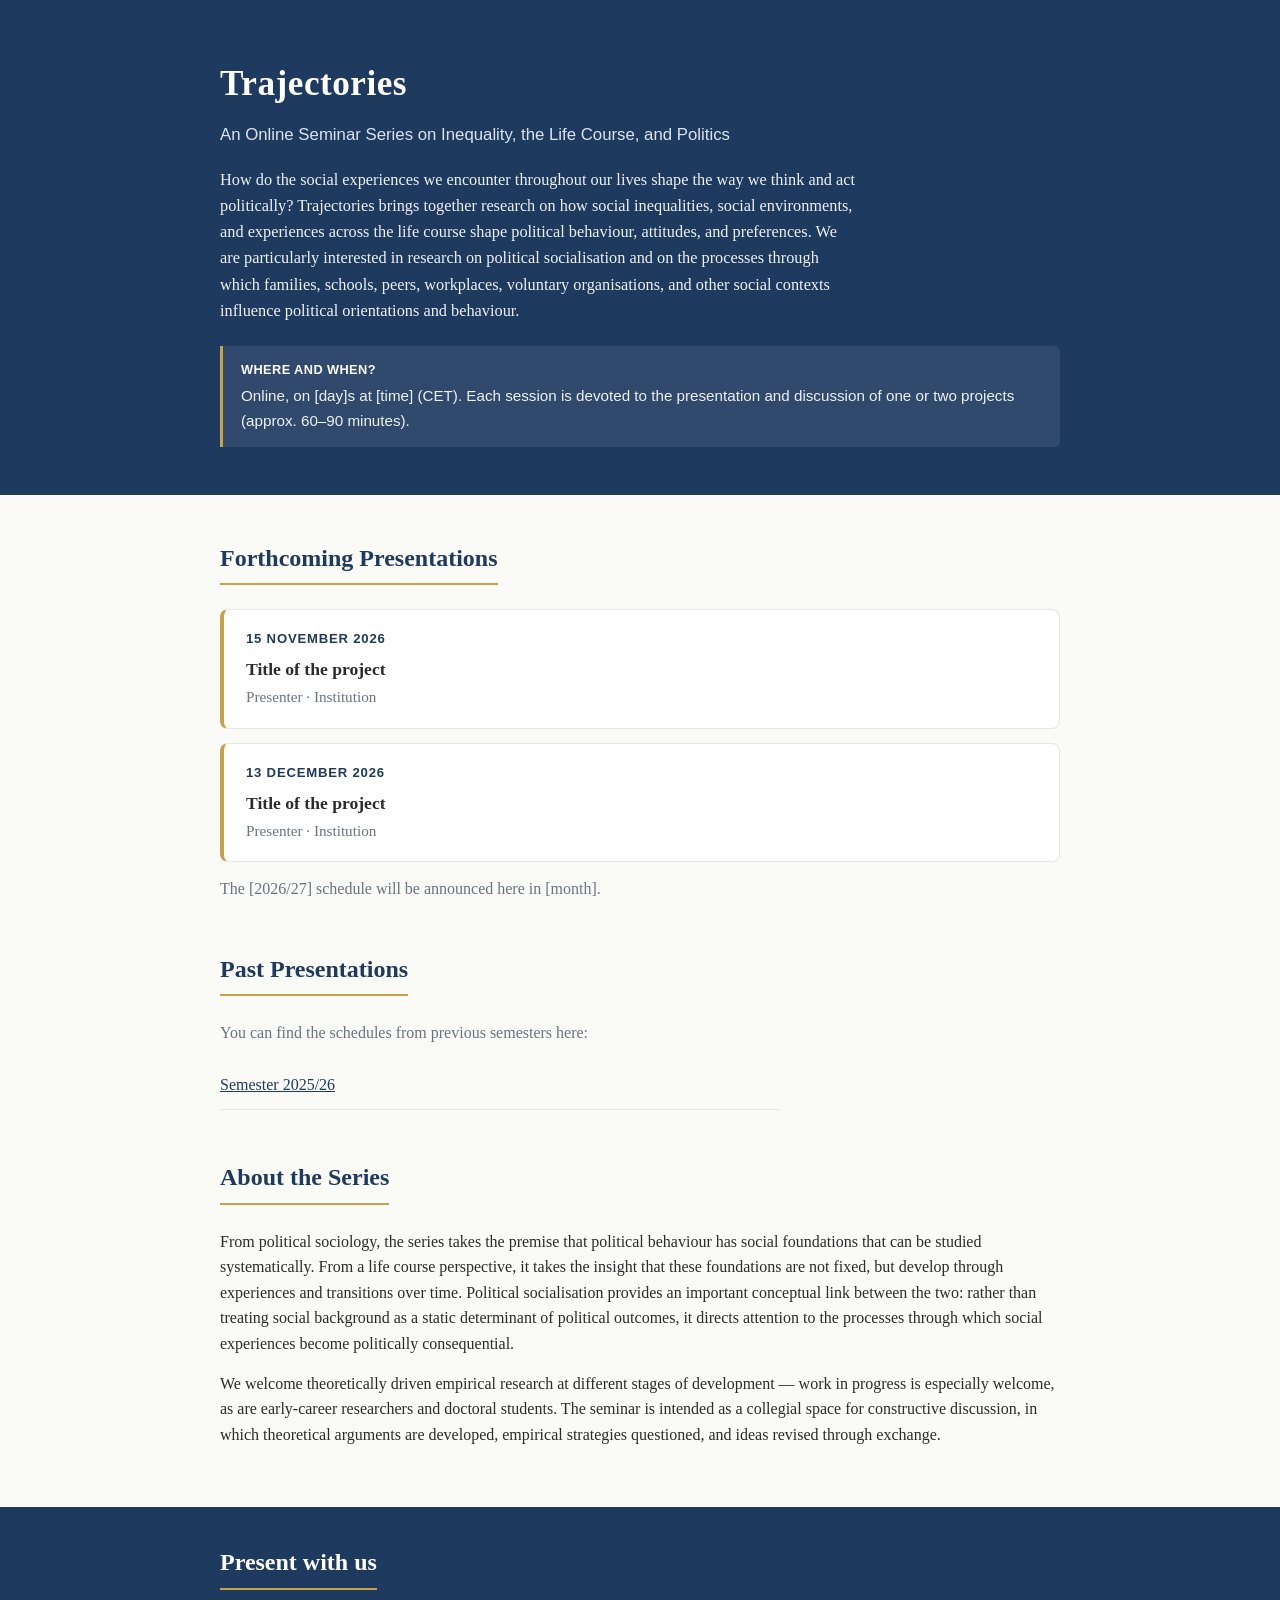
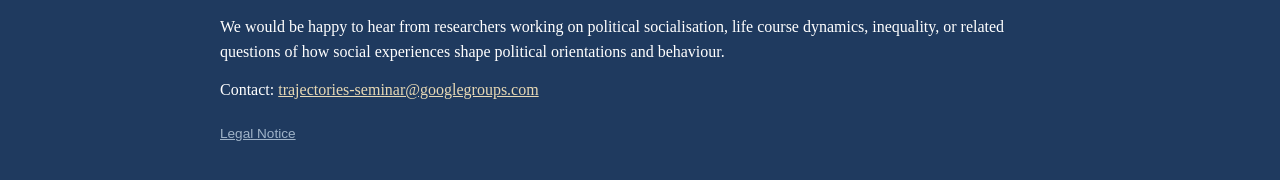
==== index.html @ 0d0a377c "Rename index(2).html to index.html" ====
<!DOCTYPE html>
<html lang="en">
<head>
  <meta charset="UTF-8">
  <meta name="viewport" content="width=device-width, initial-scale=1.0">
  <title>Trajectories — An Online Seminar Series on Inequality, the Life Course, and Politics</title>
  <meta name="description" content="Trajectories is an online seminar series on how social inequalities and life-course experiences shape political behaviour, attitudes, and preferences.">
  <style>
    :root{
      --navy:#1f3a5f; --accent:#c8a24a; --bg:#fafaf7; --card:#ffffff;
      --text:#2b2b2b; --muted:#6b7280; --border:#e5e7eb;
    }
    *{box-sizing:border-box;margin:0;padding:0}
    body{font-family:Georgia,"Times New Roman",serif;color:var(--text);background:var(--bg);line-height:1.6}
    .wrap{max-width:880px;margin:0 auto;padding:0 20px}
    header{background:var(--navy);color:#fff;padding:56px 0 48px}
    header h1{font-size:2.2rem;letter-spacing:.5px}
    header .tagline{margin-top:10px;color:#dbe4f0;font-size:1.05rem;font-family:Helvetica,Arial,sans-serif}
    header .intro{margin-top:18px;color:#eef2f7;font-size:1.02rem;max-width:640px}
    .meta{margin-top:22px;background:rgba(255,255,255,.08);border-left:3px solid var(--accent);padding:14px 18px;border-radius:0 6px 6px 0;font-family:Helvetica,Arial,sans-serif;font-size:.95rem;color:#eef2f7}
    .meta strong{color:#fff;letter-spacing:.4px;text-transform:uppercase;font-size:.8rem;display:block;margin-bottom:4px}
    main section{padding:44px 0 4px}
    h2{font-size:1.5rem;color:var(--navy);border-bottom:2px solid var(--accent);display:inline-block;padding-bottom:6px;margin-bottom:24px}
    .talk{background:var(--card);border:1px solid var(--border);border-left:4px solid var(--accent);border-radius:8px;padding:18px 22px;margin-bottom:14px}
    .talk .date{font-family:Helvetica,Arial,sans-serif;font-size:.82rem;font-weight:bold;color:var(--navy);text-transform:uppercase;letter-spacing:.8px}
    .talk h3{font-size:1.1rem;margin:6px 0 2px}
    .talk .speaker{color:var(--muted);font-size:.95rem}
    #past ul{list-style:none;max-width:560px}
    #past li{padding:12px 0;border-bottom:1px solid var(--border)}
    #past a{color:var(--navy)}
    #past a:hover{color:var(--accent)}
    #past .note{margin-bottom:14px;color:var(--muted)}
    footer{background:var(--navy);color:#fff;margin-top:56px;padding:36px 0}
    footer h2{color:#fff;border-color:var(--accent)}
    footer a{color:#e8d9b5}
  </style>
</head>
<body>
  <header>
    <div class="wrap">
      <h1>Trajectories</h1>
      <!-- Subtitle -->
      <p class="tagline">An Online Seminar Series on Inequality, the Life Course, and Politics</p>
      <!-- Short abstract (from the abstract's section B) -->
      <p class="intro">How do the social experiences we encounter throughout our lives shape the way we think and act politically? Trajectories brings together research on how social inequalities, social environments, and experiences across the life course shape political behaviour, attitudes, and preferences. We are particularly interested in research on political socialisation and on the processes through which families, schools, peers, workplaces, voluntary organisations, and other social contexts influence political orientations and behaviour.</p>
      <!-- WHERE & WHEN — REPLACE day/time/link once fixed -->
      <div class="meta">
        <strong>Where and when?</strong>
        <!-- REPLACE -->
        Online, on [day]s at [time] (CET). Each session is devoted to the presentation and discussion of one or two projects (approx. 60–90 minutes).
      </div>
    </div>
  </header>
  <main class="wrap">
    <section id="upcoming">
      <h2>Forthcoming Presentations</h2>
      <!-- NEW TALK: copy this whole <article> block and adapt date, title and speaker -->
      <article class="talk">
        <div class="date">15 November 2026</div>
        <h3>Title of the project</h3>
        <div class="speaker">Presenter · Institution</div>
      </article>
      <article class="talk">
        <div class="date">13 December 2026</div>
        <h3>Title of the project</h3>
        <div class="speaker">Presenter · Institution</div>
      </article>
      <!-- REMOVE once a date is announced: -->
      <p style="margin-top:14px;color:var(--muted)">The [2026/27] schedule will be announced here in [month].</p>
    </section>

    <section id="past">
      <h2>Past Presentations</h2>
      <p class="note">You can find the schedules from previous semesters here:</p>
      <!-- REPLACE/REMOVE: keep one <li> per past semester, link to a page with the full schedule -->
      <ul>
        <li><a href="#">Semester 2025/26</a></li>
        <!-- <li><a href="#">Semester 2024/25</a></li> -->
      </ul>
    </section>

    <section id="about">
      <h2>About the Series</h2>
      <!-- From the abstract (substantive version, condensed) -->
      <p>From political sociology, the series takes the premise that political behaviour has social foundations that can be studied systematically. From a life course perspective, it takes the insight that these foundations are not fixed, but develop through experiences and transitions over time. Political socialisation provides an important conceptual link between the two: rather than treating social background as a static determinant of political outcomes, it directs attention to the processes through which social experiences become politically consequential.</p>
      <p style="margin-top:14px">We welcome theoretically driven empirical research at different stages of development — work in progress is especially welcome, as are early-career researchers and doctoral students. The seminar is intended as a collegial space for constructive discussion, in which theoretical arguments are developed, empirical strategies questioned, and ideas revised through exchange.</p>
    </section>
  </main>
  <footer>
    <div class="wrap">
      <h2>Present with us</h2>
      <p>We would be happy to hear from researchers working on political socialisation, life course dynamics, inequality, or related questions of how social experiences shape political orientations and behaviour.</p>
      <p style="margin-top:12px">Contact: <a href="mailto:trajectories-seminar@googlegroups.com">trajectories-seminar@googlegroups.com</a></p>
      <p style="margin-top:20px;font-size:.85rem;font-family:Helvetica,Arial,sans-serif;color:#9fb3c8"><a href="legal.html" style="color:#9fb3c8">Legal Notice</a></p>
    </div>
  </footer>
</body>
</html>
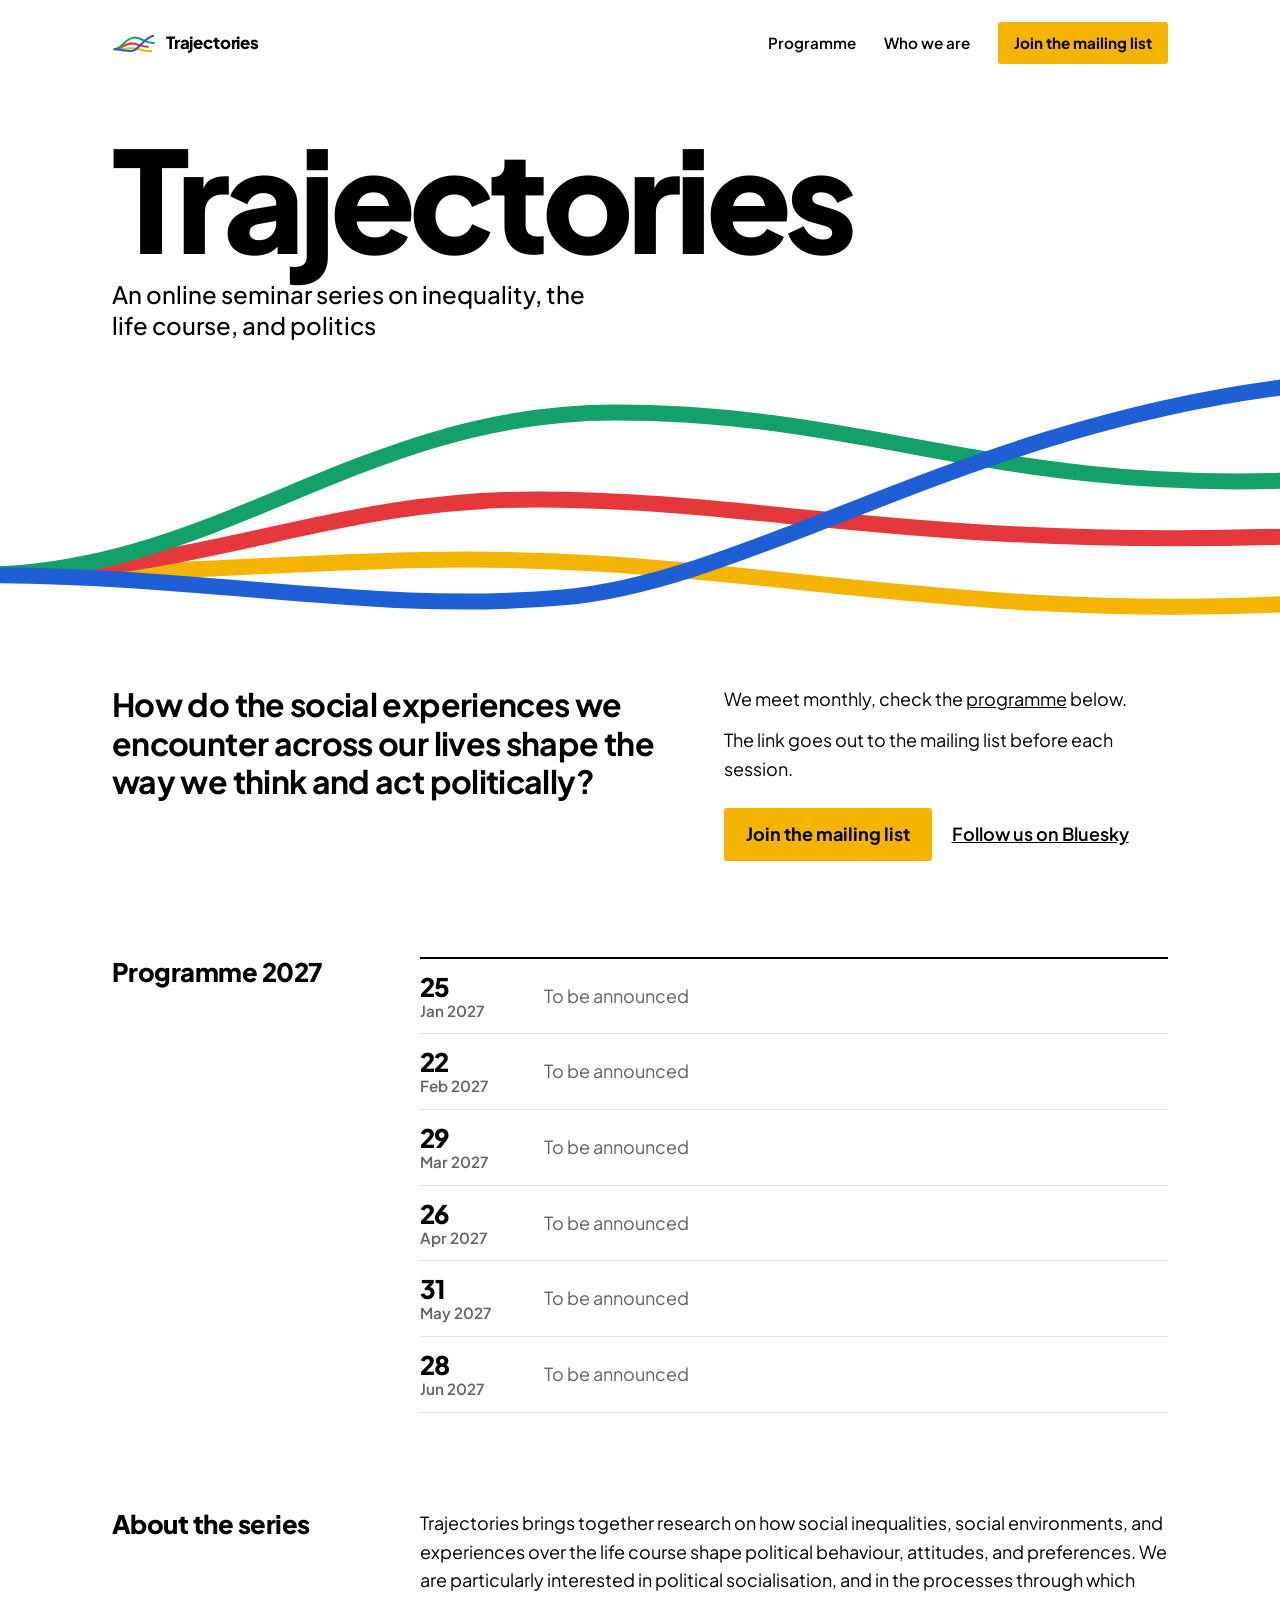
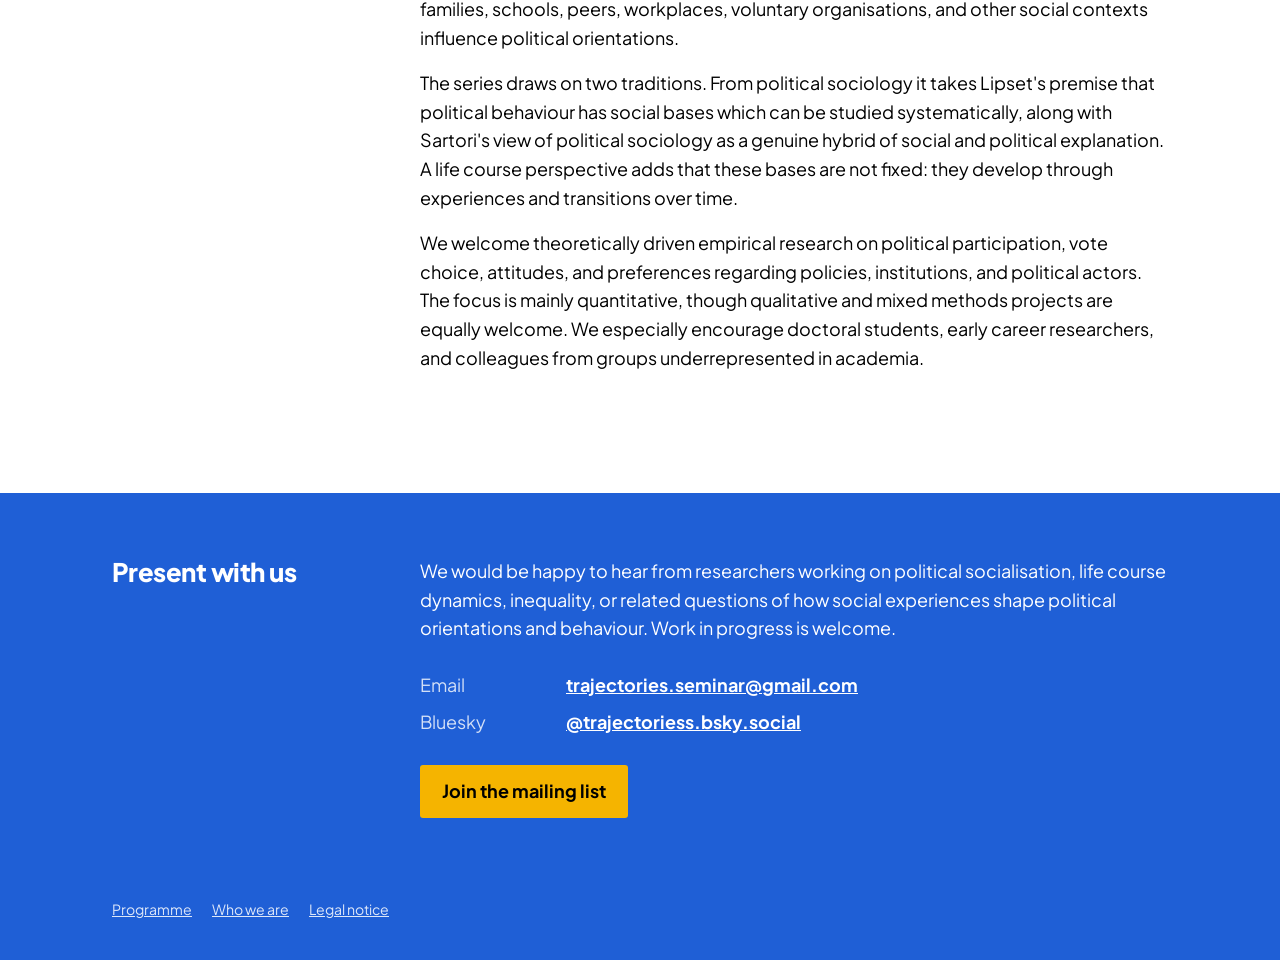
==== commit 1d60eb3d: "Add files via upload" ====
--- a/index.html
+++ b/index.html
@@ -1,98 +1,100 @@
 <!DOCTYPE html>
-<html lang="en">
+<html lang="en-GB">
 <head>
   <meta charset="UTF-8">
   <meta name="viewport" content="width=device-width, initial-scale=1.0">
-  <title>Trajectories — An Online Seminar Series on Inequality, the Life Course, and Politics</title>
-  <meta name="description" content="Trajectories is an online seminar series on how social inequalities and life-course experiences shape political behaviour, attitudes, and preferences.">
-  <style>
-    :root{
-      --navy:#1f3a5f; --accent:#c8a24a; --bg:#fafaf7; --card:#ffffff;
-      --text:#2b2b2b; --muted:#6b7280; --border:#e5e7eb;
-    }
-    *{box-sizing:border-box;margin:0;padding:0}
-    body{font-family:Georgia,"Times New Roman",serif;color:var(--text);background:var(--bg);line-height:1.6}
-    .wrap{max-width:880px;margin:0 auto;padding:0 20px}
-    header{background:var(--navy);color:#fff;padding:56px 0 48px}
-    header h1{font-size:2.2rem;letter-spacing:.5px}
-    header .tagline{margin-top:10px;color:#dbe4f0;font-size:1.05rem;font-family:Helvetica,Arial,sans-serif}
-    header .intro{margin-top:18px;color:#eef2f7;font-size:1.02rem;max-width:640px}
-    .meta{margin-top:22px;background:rgba(255,255,255,.08);border-left:3px solid var(--accent);padding:14px 18px;border-radius:0 6px 6px 0;font-family:Helvetica,Arial,sans-serif;font-size:.95rem;color:#eef2f7}
-    .meta strong{color:#fff;letter-spacing:.4px;text-transform:uppercase;font-size:.8rem;display:block;margin-bottom:4px}
-    main section{padding:44px 0 4px}
-    h2{font-size:1.5rem;color:var(--navy);border-bottom:2px solid var(--accent);display:inline-block;padding-bottom:6px;margin-bottom:24px}
-    .talk{background:var(--card);border:1px solid var(--border);border-left:4px solid var(--accent);border-radius:8px;padding:18px 22px;margin-bottom:14px}
-    .talk .date{font-family:Helvetica,Arial,sans-serif;font-size:.82rem;font-weight:bold;color:var(--navy);text-transform:uppercase;letter-spacing:.8px}
-    .talk h3{font-size:1.1rem;margin:6px 0 2px}
-    .talk .speaker{color:var(--muted);font-size:.95rem}
-    #past ul{list-style:none;max-width:560px}
-    #past li{padding:12px 0;border-bottom:1px solid var(--border)}
-    #past a{color:var(--navy)}
-    #past a:hover{color:var(--accent)}
-    #past .note{margin-bottom:14px;color:var(--muted)}
-    footer{background:var(--navy);color:#fff;margin-top:56px;padding:36px 0}
-    footer h2{color:#fff;border-color:var(--accent)}
-    footer a{color:#e8d9b5}
-  </style>
+  <title>Trajectories | An Online Seminar Series on Inequality, the Life Course, and Politics</title>
+  <meta name="description" content="Trajectories is a monthly online seminar series on how social inequalities and experiences across the life course shape political behaviour, attitudes, and preferences.">
+  <link rel="icon" type="image/svg+xml" href="logo.svg">
+  <link rel="preconnect" href="https://fonts.googleapis.com">
+  <link rel="preconnect" href="https://fonts.gstatic.com" crossorigin>
+  <link href="https://fonts.googleapis.com/css2?family=Plus+Jakarta+Sans:wght@400;500;600;700;800&display=swap" rel="stylesheet">
+  <link rel="stylesheet" href="style.css">
 </head>
 <body>
-  <header>
+  <div class="bar">
+    <div class="wrap">
+      <a class="mark" href="index.html"><svg viewBox="0 0 240 120" aria-hidden="true"><path class="l-gold" d="M14 94 C60 94 92 84 128 90 S188 108 214 104"/><path class="l-red" d="M14 94 C52 94 72 62 108 62 S156 82 196 80"/><path class="l-green" d="M14 94 C54 94 74 30 122 30 S178 62 228 60"/><path class="l-blue" d="M14 94 C54 94 76 108 112 102 S172 32 226 20"/></svg>Trajectories</a>
+      <nav>
+        <a class="hide-s" href="index.html#programme">Programme</a>
+        <a href="about.html">Who we are</a>
+        <a class="join" href="https://forms.gle/ykmVEqkMAmxYS43w5" target="_blank" rel="noopener">Join the mailing list</a>
+      </nav>
+    </div>
+  </div>
+
+  <header class="hero">
     <div class="wrap">
       <h1>Trajectories</h1>
-      <!-- Subtitle -->
-      <p class="tagline">An Online Seminar Series on Inequality, the Life Course, and Politics</p>
-      <!-- Short abstract (from the abstract's section B) -->
-      <p class="intro">How do the social experiences we encounter throughout our lives shape the way we think and act politically? Trajectories brings together research on how social inequalities, social environments, and experiences across the life course shape political behaviour, attitudes, and preferences. We are particularly interested in research on political socialisation and on the processes through which families, schools, peers, workplaces, voluntary organisations, and other social contexts influence political orientations and behaviour.</p>
-      <!-- WHERE & WHEN — REPLACE day/time/link once fixed -->
-      <div class="meta">
-        <strong>Where and when?</strong>
-        <!-- REPLACE -->
-        Online, on [day]s at [time] (CET). Each session is devoted to the presentation and discussion of one or two projects (approx. 60–90 minutes).
+      <p class="sub">An online seminar series on inequality, the life course, and politics</p>
+    </div>
+    <!-- The four lines: one origin, four paths. Colours come from style.css -->
+    <svg class="lines" viewBox="0 0 1000 200" preserveAspectRatio="none" aria-hidden="true">
+      <path class="l-gold" d="M-20 150 C180 150 300 132 470 142 S800 182 1020 170"/>
+      <path class="l-red" d="M-20 150 C160 150 250 96 420 96 S720 132 1020 122"/>
+      <path class="l-green" d="M-20 150 C170 150 280 34 480 34 S780 92 1020 82"/>
+      <path class="l-blue" d="M-20 150 C170 150 290 178 440 166 S760 40 1020 14"/>
+    </svg>
+    <div class="wrap lede">
+      <p class="question">How do the social experiences we encounter across our lives shape the way we think and act politically?</p>
+      <div class="practical">
+        <!-- EDIT: practical details -->
+        <p>We meet monthly, check the <a href="#programme">programme</a> below.</p>
+        <p>The link goes out to the mailing list before each session.</p>
+        <div class="actions">
+          <a class="join" href="https://forms.gle/ykmVEqkMAmxYS43w5" target="_blank" rel="noopener">Join the mailing list</a>
+          <a href="https://bsky.app/profile/trajectoriess.bsky.social" target="_blank" rel="noopener">Follow us on Bluesky</a>
+        </div>
       </div>
     </div>
   </header>
-  <main class="wrap">
-    <section id="upcoming">
-      <h2>Forthcoming Presentations</h2>
-      <!-- NEW TALK: copy this whole <article> block and adapt date, title and speaker -->
-      <article class="talk">
-        <div class="date">15 November 2026</div>
-        <h3>Title of the project</h3>
-        <div class="speaker">Presenter · Institution</div>
-      </article>
-      <article class="talk">
-        <div class="date">13 December 2026</div>
-        <h3>Title of the project</h3>
-        <div class="speaker">Presenter · Institution</div>
-      </article>
-      <!-- REMOVE once a date is announced: -->
-      <p style="margin-top:14px;color:var(--muted)">The [2026/27] schedule will be announced here in [month].</p>
+
+  <main>
+    <section class="block" id="programme">
+      <div class="wrap">
+        <h2>Programme 2027</h2>
+        <div>
+          <!-- Sessions are listed in sessions.js: edit that file, not this one. -->
+          <ul class="programme" id="sessions-upcoming"></ul>
+          <noscript><p class="note">Please enable JavaScript to see the programme.</p></noscript>
+        </div>
+      </div>
     </section>
 
-    <section id="past">
-      <h2>Past Presentations</h2>
-      <p class="note">You can find the schedules from previous semesters here:</p>
-      <!-- REPLACE/REMOVE: keep one <li> per past semester, link to a page with the full schedule -->
-      <ul>
-        <li><a href="#">Semester 2025/26</a></li>
-        <!-- <li><a href="#">Semester 2024/25</a></li> -->
-      </ul>
+    <section class="block" id="past" hidden>
+      <div class="wrap">
+        <h2>Past sessions</h2>
+        <ul class="programme" id="sessions-past"></ul>
+      </div>
     </section>
 
-    <section id="about">
-      <h2>About the Series</h2>
-      <!-- From the abstract (substantive version, condensed) -->
-      <p>From political sociology, the series takes the premise that political behaviour has social foundations that can be studied systematically. From a life course perspective, it takes the insight that these foundations are not fixed, but develop through experiences and transitions over time. Political socialisation provides an important conceptual link between the two: rather than treating social background as a static determinant of political outcomes, it directs attention to the processes through which social experiences become politically consequential.</p>
-      <p style="margin-top:14px">We welcome theoretically driven empirical research at different stages of development — work in progress is especially welcome, as are early-career researchers and doctoral students. The seminar is intended as a collegial space for constructive discussion, in which theoretical arguments are developed, empirical strategies questioned, and ideas revised through exchange.</p>
+    <section class="block">
+      <div class="wrap">
+        <h2>About the series</h2>
+        <div class="prose">
+          <p>Trajectories brings together research on how social inequalities, social environments, and experiences over the life course shape political behaviour, attitudes, and preferences. We are particularly interested in political socialisation, and in the processes through which families, schools, peers, workplaces, voluntary organisations, and other social contexts influence political orientations.</p>
+          <p>The series draws on two traditions. From political sociology it takes Lipset's premise that political behaviour has social bases which can be studied systematically, along with Sartori's view of political sociology as a genuine hybrid of social and political explanation. A life course perspective adds that these bases are not fixed: they develop through experiences and transitions over time.</p>
+          <p>We welcome theoretically driven empirical research on political participation, vote choice, attitudes, and preferences regarding policies, institutions, and political actors. The focus is mainly quantitative, though qualitative and mixed methods projects are equally welcome. We especially encourage doctoral students, early career researchers, and colleagues from groups underrepresented in academia.</p>
+        </div>
+      </div>
     </section>
   </main>
+
   <footer>
     <div class="wrap">
       <h2>Present with us</h2>
-      <p>We would be happy to hear from researchers working on political socialisation, life course dynamics, inequality, or related questions of how social experiences shape political orientations and behaviour.</p>
-      <p style="margin-top:12px">Contact: <a href="mailto:trajectories-seminar@googlegroups.com">trajectories-seminar@googlegroups.com</a></p>
-      <p style="margin-top:20px;font-size:.85rem;font-family:Helvetica,Arial,sans-serif;color:#9fb3c8"><a href="legal.html" style="color:#9fb3c8">Legal Notice</a></p>
+      <div class="prose">
+        <p>We would be happy to hear from researchers working on political socialisation, life course dynamics, inequality, or related questions of how social experiences shape political orientations and behaviour. Work in progress is welcome.</p>
+        <dl>
+          <dt>Email</dt><dd><a href="mailto:trajectories.seminar@gmail.com">trajectories.seminar@gmail.com</a></dd>
+          <dt>Bluesky</dt><dd><a href="https://bsky.app/profile/trajectoriess.bsky.social" target="_blank" rel="noopener">@trajectoriess.bsky.social</a></dd>
+        </dl>
+        <a class="join" href="https://forms.gle/ykmVEqkMAmxYS43w5" target="_blank" rel="noopener">Join the mailing list</a>
+      </div>
+      <p class="legal"><a href="index.html">Programme</a><a href="about.html">Who we are</a><a href="legal.html">Legal notice</a></p>
     </div>
   </footer>
+  <script src="sessions.js"></script>
+  <script>renderSessionLists();</script>
 </body>
 </html>
--- a/style.css
+++ b/style.css
@@ -0,0 +1,125 @@
+/* =========================================================
+   Trajectories: shared stylesheet
+   Palette and font are set once here. To change colours,
+   edit the four --c-* values; logo and lines follow them.
+   ========================================================= */
+:root{
+  /* Palette (provisional) */
+  --c-gold:#F5B400;
+  --c-red:#E5383B;
+  --c-blue:#1F5FD6;
+  --c-green:#14A06B;
+
+  --ink:#000;
+  --grey:#5F6368;
+  --rule:#E3E3E3;
+  --paper:#FFF;
+
+  /* Font (provisional) */
+  --font:"Plus Jakarta Sans","Helvetica Neue",Arial,sans-serif;
+  --wrap:1120px;
+}
+*{box-sizing:border-box;margin:0;padding:0}
+body{font-family:var(--font);color:var(--ink);background:var(--paper);font-size:18px;line-height:1.6;-webkit-font-smoothing:antialiased}
+a{color:inherit}
+a:focus-visible{outline:3px solid var(--c-blue);outline-offset:3px}
+img{display:block;max-width:100%}
+.wrap{max-width:var(--wrap);margin:0 auto;padding:0 32px}
+@media (max-width:640px){.wrap{padding:0 20px}body{font-size:17px}}
+
+/* Bar */
+.bar .wrap{display:flex;align-items:center;justify-content:space-between;gap:24px;padding-top:22px;padding-bottom:22px}
+.mark{display:flex;align-items:center;gap:10px;text-decoration:none;font-weight:800;font-size:1.05rem;letter-spacing:-.01em}
+.mark svg{width:44px;height:auto}
+.mark path{fill:none;stroke-width:11;stroke-linecap:round}
+.bar nav{display:flex;align-items:center;gap:28px;font-size:.95rem;font-weight:600}
+.bar nav a{text-decoration:none}
+.bar nav a:not(.join):hover,.bar nav a[aria-current]{text-decoration:underline;text-decoration-thickness:2px;text-underline-offset:6px}
+@media (max-width:720px){.bar nav a.hide-s{display:none}.bar nav{gap:18px}}
+
+/* Join button */
+.join{display:inline-block;background:var(--c-gold);color:var(--ink);font-weight:700;text-decoration:none;padding:12px 22px;border-radius:3px}
+.join:hover{background:var(--ink);color:#fff}
+.bar .join{padding:9px 16px}
+footer .join:hover{background:#fff;color:var(--ink)}
+
+/* Hero */
+.hero{padding-top:48px}
+.hero h1{font-size:clamp(3.6rem,11vw,9rem);font-weight:800;letter-spacing:-.045em;line-height:.9}
+.hero .sub{font-size:clamp(1.15rem,2.2vw,1.5rem);font-weight:500;margin-top:18px;max-width:30ch;line-height:1.3}
+.lines{display:block;width:100%;height:clamp(140px,22vw,280px);margin-top:24px}
+.lines path{fill:none;stroke-width:16px;stroke-linecap:round;vector-effect:non-scaling-stroke}
+.l-gold{stroke:var(--c-gold)} .l-red{stroke:var(--c-red)} .l-blue{stroke:var(--c-blue)} .l-green{stroke:var(--c-green)}
+
+.lede{display:grid;grid-template-columns:1.25fr 1fr;gap:56px;padding-top:40px}
+.lede .question{font-size:clamp(1.4rem,2.6vw,2rem);font-weight:700;line-height:1.2;letter-spacing:-.02em}
+.lede .practical p+p{margin-top:12px}
+.lede .actions{margin-top:24px;display:flex;flex-wrap:wrap;align-items:center;gap:20px}
+.lede .actions a:not(.join){font-weight:600}
+@media (max-width:820px){.lede{grid-template-columns:1fr;gap:28px}}
+
+/* Sections */
+.block{padding-top:96px}
+.block > .wrap{display:grid;grid-template-columns:260px 1fr;gap:48px}
+.block h2{font-size:1.6rem;font-weight:800;letter-spacing:-.02em;line-height:1.15}
+.prose{max-width:66ch}
+.prose p+p{margin-top:16px}
+.note{color:var(--grey);margin-top:22px;font-size:.95rem}
+@media (max-width:820px){.block{padding-top:64px}.block > .wrap{grid-template-columns:1fr;gap:20px}}
+
+/* Programme */
+.programme{list-style:none;border-top:2px solid var(--ink)}
+.programme li{border-bottom:1px solid var(--rule)}
+.session{display:grid;grid-template-columns:96px 112px 1fr;gap:28px;align-items:center;padding:24px 0;text-decoration:none}
+.day{font-size:2.6rem;font-weight:800;line-height:.9;letter-spacing:-.04em}
+.day small{display:block;font-size:.95rem;font-weight:600;letter-spacing:0;margin-top:6px;color:var(--grey)}
+.pic{position:relative;background:#F2F2F2;overflow:hidden;display:flex;align-items:center;justify-content:center;font-weight:800;color:#B5B5B5}
+.pic img{position:absolute;inset:0;width:100%;height:100%;object-fit:cover}
+.session .pic{width:112px;height:112px;font-size:1.8rem}
+.session h3{font-size:1.3rem;font-weight:700;line-height:1.25;letter-spacing:-.01em;max-width:42ch}
+.who{margin-top:8px}
+.who b{font-weight:700}
+.who span{color:var(--grey)}
+a.session:hover h3{text-decoration:underline;text-decoration-thickness:3px;text-underline-offset:5px;text-decoration-color:var(--c-gold)}
+.session.tba{grid-template-columns:96px 1fr;padding:16px 0}
+.session.tba .day{font-size:1.6rem}
+.session.tba p{color:var(--grey)}
+@media (max-width:640px){
+  .session{grid-template-columns:72px 1fr;gap:12px 18px}
+  .session .pic{grid-row:2;grid-column:2;width:84px;height:84px}
+  .session.tba{grid-template-columns:72px 1fr}
+  .day{font-size:2rem}
+}
+
+/* People */
+.intro{font-size:clamp(1.4rem,2.6vw,2rem);font-weight:700;line-height:1.2;letter-spacing:-.02em;max-width:26ch;padding-top:56px}
+.people{display:grid;grid-template-columns:1fr 1fr;gap:56px;padding-top:56px}
+.person .pic{aspect-ratio:4/5;width:100%;font-size:4rem}
+.person h2{font-size:1.6rem;font-weight:800;letter-spacing:-.02em;margin-top:22px}
+.person .aff{color:var(--grey);font-weight:600;margin-bottom:14px}
+.person .links{margin-top:14px;font-weight:600}
+@media (max-width:720px){.people{grid-template-columns:1fr;gap:48px}}
+
+/* Session page */
+.talk-head{padding-top:32px;display:grid;grid-template-columns:1fr 280px;gap:56px;align-items:end}
+.talk-head .when{font-weight:600;color:var(--grey);margin-top:28px}
+.talk-head h1{font-size:clamp(2rem,4.6vw,3.4rem);font-weight:800;letter-spacing:-.035em;line-height:1.04;margin-top:12px}
+.talk-head .who{font-size:1.2rem;margin-top:22px}
+.talk-head .pic{width:100%;aspect-ratio:4/5;font-size:4rem}
+.back{font-weight:600;font-size:.95rem}
+@media (max-width:820px){.talk-head{grid-template-columns:1fr;gap:28px}.talk-head .pic{max-width:220px;grid-row:1}}
+.attend{margin-top:48px;padding-top:24px;border-top:2px solid var(--ink)}
+.attend .join{margin-top:16px}
+
+/* Footer */
+footer{margin-top:120px;background:var(--c-blue);color:#fff;padding:64px 0 40px}
+footer .wrap{display:grid;grid-template-columns:260px 1fr;gap:48px}
+footer h2{font-size:1.6rem;font-weight:800;letter-spacing:-.02em;line-height:1.15}
+footer .prose{max-width:60ch}
+footer dl{display:grid;grid-template-columns:130px 1fr;gap:8px 16px;margin-top:28px}
+footer dt{opacity:.8}
+footer dd a{font-weight:700}
+footer .join{margin-top:28px}
+footer .legal{grid-column:1/-1;margin-top:32px;font-size:.88rem;opacity:.85}
+footer .legal a{margin-right:20px}
+@media (max-width:820px){footer .wrap{grid-template-columns:1fr;gap:20px}footer dl{grid-template-columns:1fr;gap:2px}footer dd{margin-bottom:10px}}
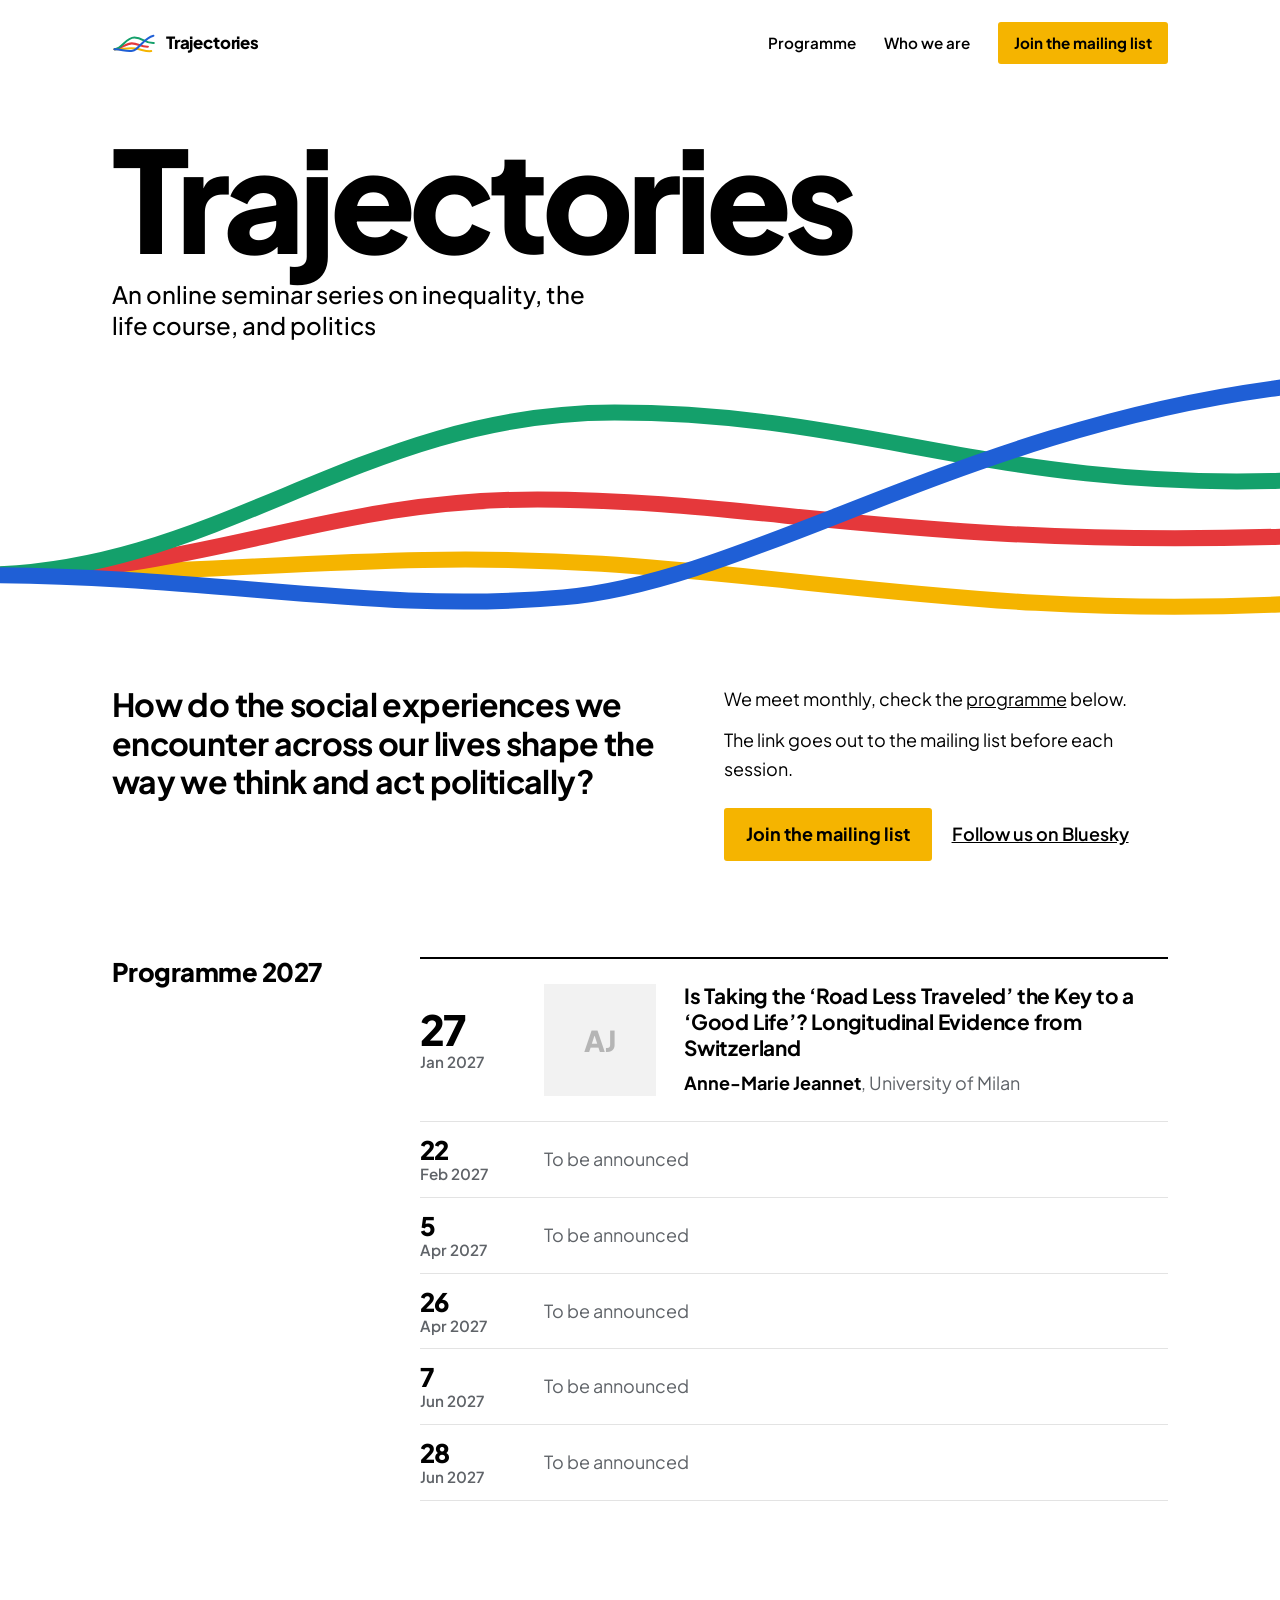
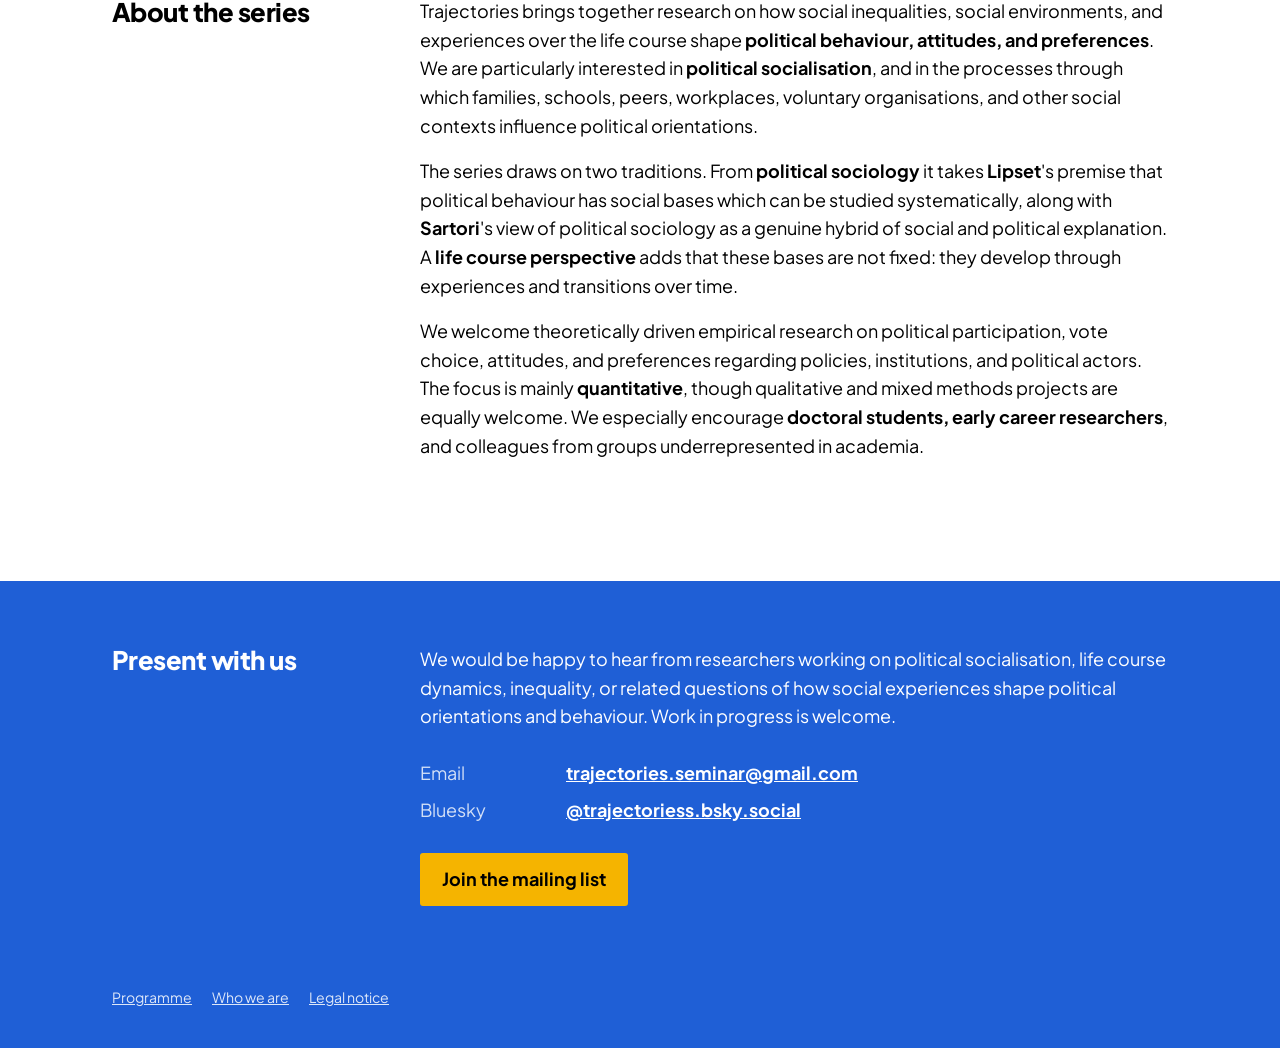
==== commit 9181b440: "Add files via upload" ====
--- a/index.html
+++ b/index.html
@@ -72,9 +72,9 @@
       <div class="wrap">
         <h2>About the series</h2>
         <div class="prose">
-          <p>Trajectories brings together research on how social inequalities, social environments, and experiences over the life course shape political behaviour, attitudes, and preferences. We are particularly interested in political socialisation, and in the processes through which families, schools, peers, workplaces, voluntary organisations, and other social contexts influence political orientations.</p>
-          <p>The series draws on two traditions. From political sociology it takes Lipset's premise that political behaviour has social bases which can be studied systematically, along with Sartori's view of political sociology as a genuine hybrid of social and political explanation. A life course perspective adds that these bases are not fixed: they develop through experiences and transitions over time.</p>
-          <p>We welcome theoretically driven empirical research on political participation, vote choice, attitudes, and preferences regarding policies, institutions, and political actors. The focus is mainly quantitative, though qualitative and mixed methods projects are equally welcome. We especially encourage doctoral students, early career researchers, and colleagues from groups underrepresented in academia.</p>
+          <p>Trajectories brings together research on how social inequalities, social environments, and experiences over the life course shape <strong>political behaviour, attitudes, and preferences</strong>. We are particularly interested in <strong>political socialisation</strong>, and in the processes through which families, schools, peers, workplaces, voluntary organisations, and other social contexts influence political orientations.</p>
+          <p>The series draws on two traditions. From <strong>political sociology</strong> it takes <strong>Lipset</strong>'s premise that political behaviour has social bases which can be studied systematically, along with <strong>Sartori</strong>'s view of political sociology as a genuine hybrid of social and political explanation. A <strong>life course perspective</strong> adds that these bases are not fixed: they develop through experiences and transitions over time.</p>
+          <p>We welcome theoretically driven empirical research on political participation, vote choice, attitudes, and preferences regarding policies, institutions, and political actors. The focus is mainly <strong>quantitative</strong>, though qualitative and mixed methods projects are equally welcome. We especially encourage <strong>doctoral students, early career researchers</strong>, and colleagues from groups underrepresented in academia.</p>
         </div>
       </div>
     </section>
--- a/style.css
+++ b/style.css
@@ -123,3 +123,5 @@
 footer .legal{grid-column:1/-1;margin-top:32px;font-size:.88rem;opacity:.85}
 footer .legal a{margin-right:20px}
 @media (max-width:820px){footer .wrap{grid-template-columns:1fr;gap:20px}footer dl{grid-template-columns:1fr;gap:2px}footer dd{margin-bottom:10px}}
+
+.prose strong{font-weight:700}
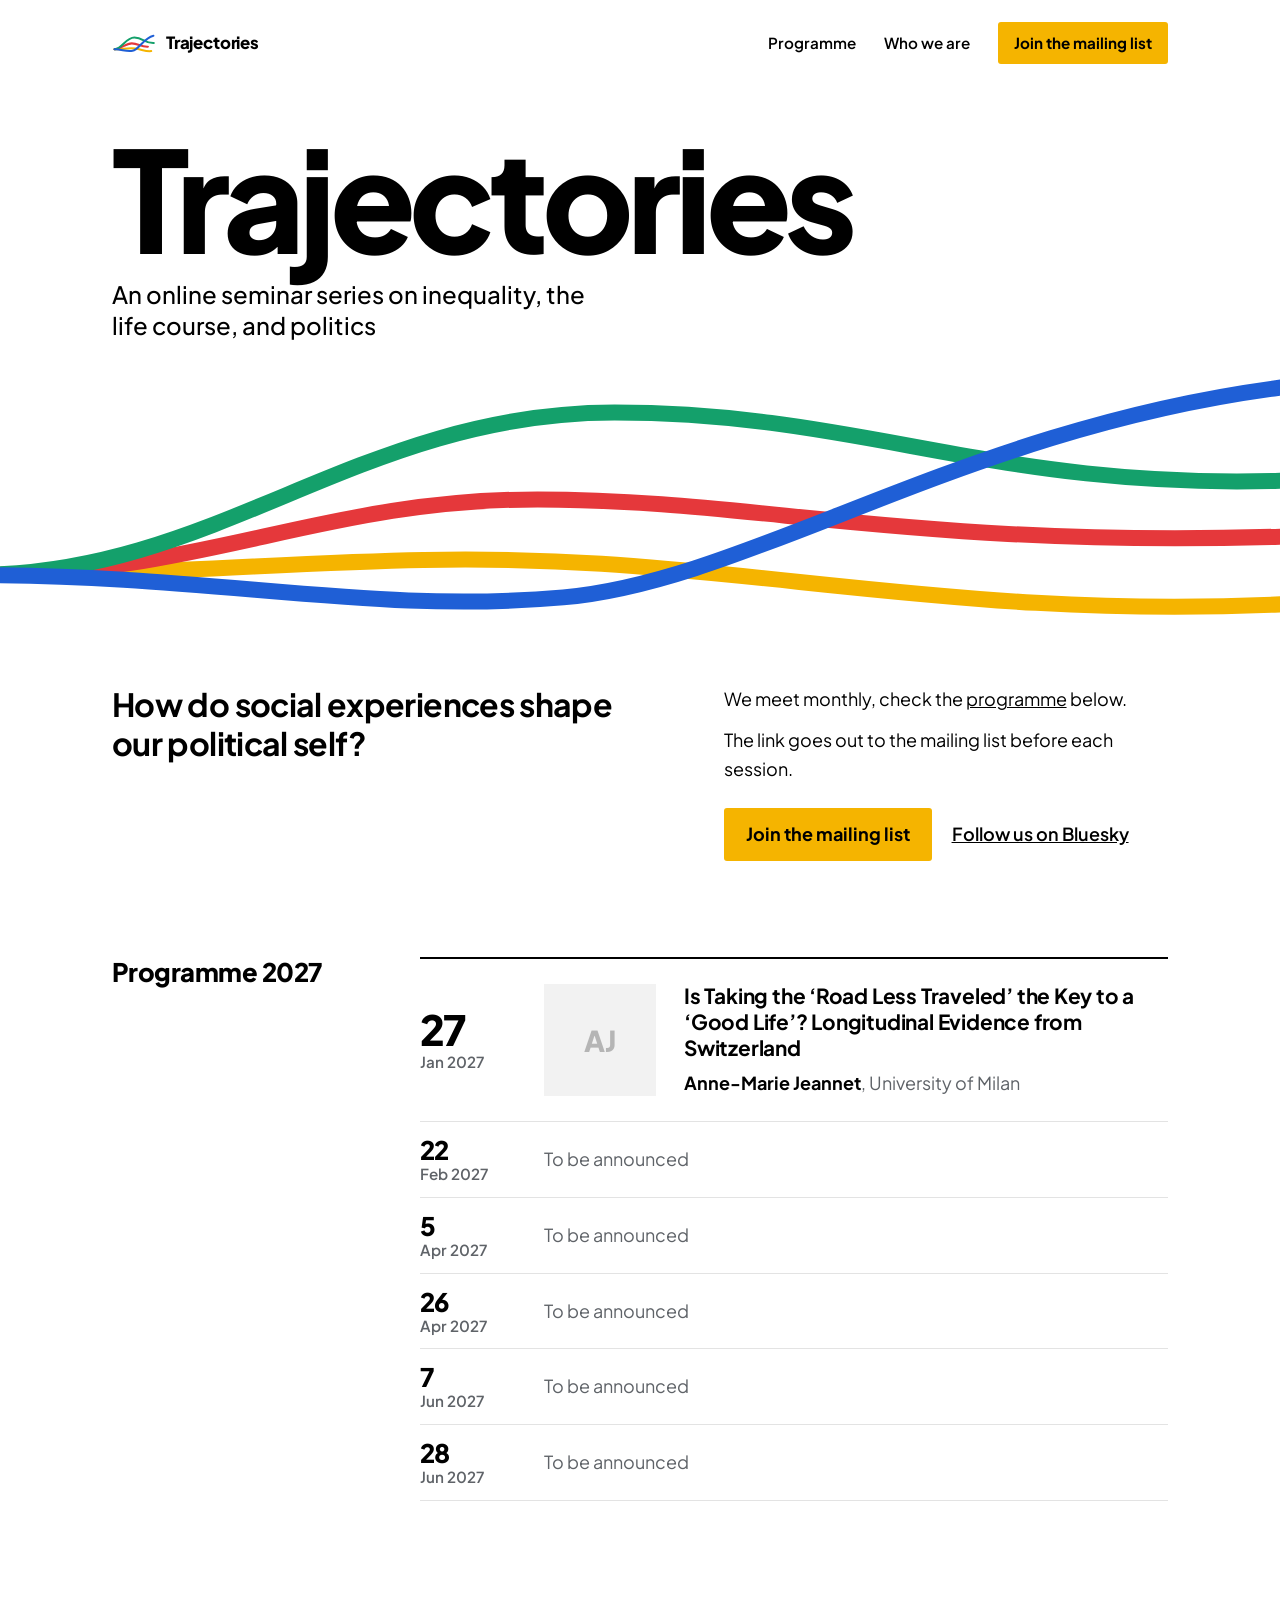
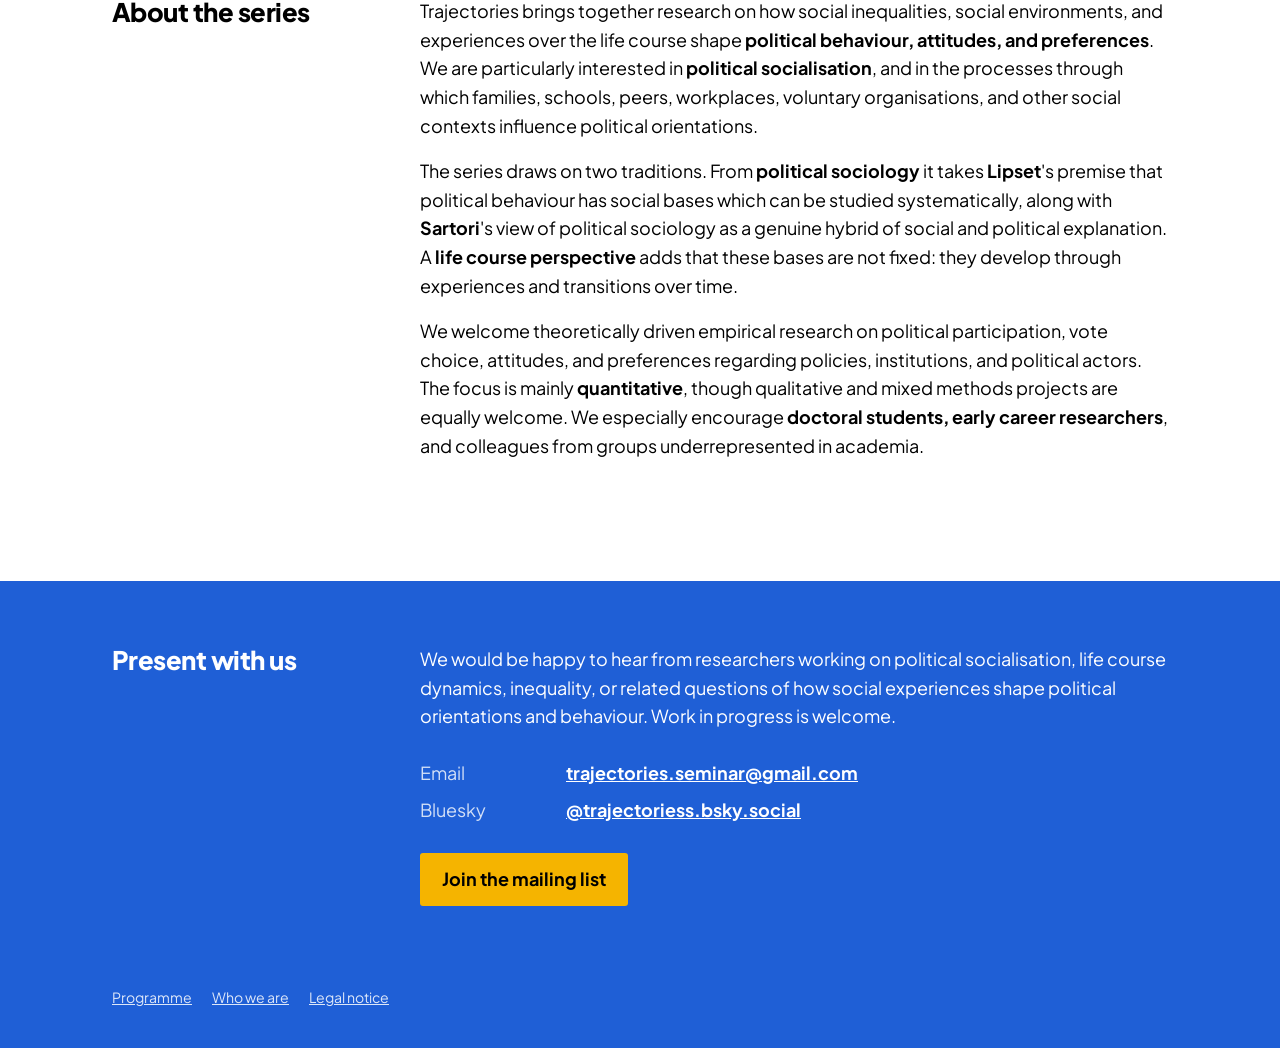
==== commit 0326a6c2: "Update index.html" ====
--- a/index.html
+++ b/index.html
@@ -36,7 +36,7 @@
       <path class="l-blue" d="M-20 150 C170 150 290 178 440 166 S760 40 1020 14"/>
     </svg>
     <div class="wrap lede">
-      <p class="question">How do the social experiences we encounter across our lives shape the way we think and act politically?</p>
+      <p class="question">How do social experiences shape our political self?</p>
       <div class="practical">
         <!-- EDIT: practical details -->
         <p>We meet monthly, check the <a href="#programme">programme</a> below.</p>
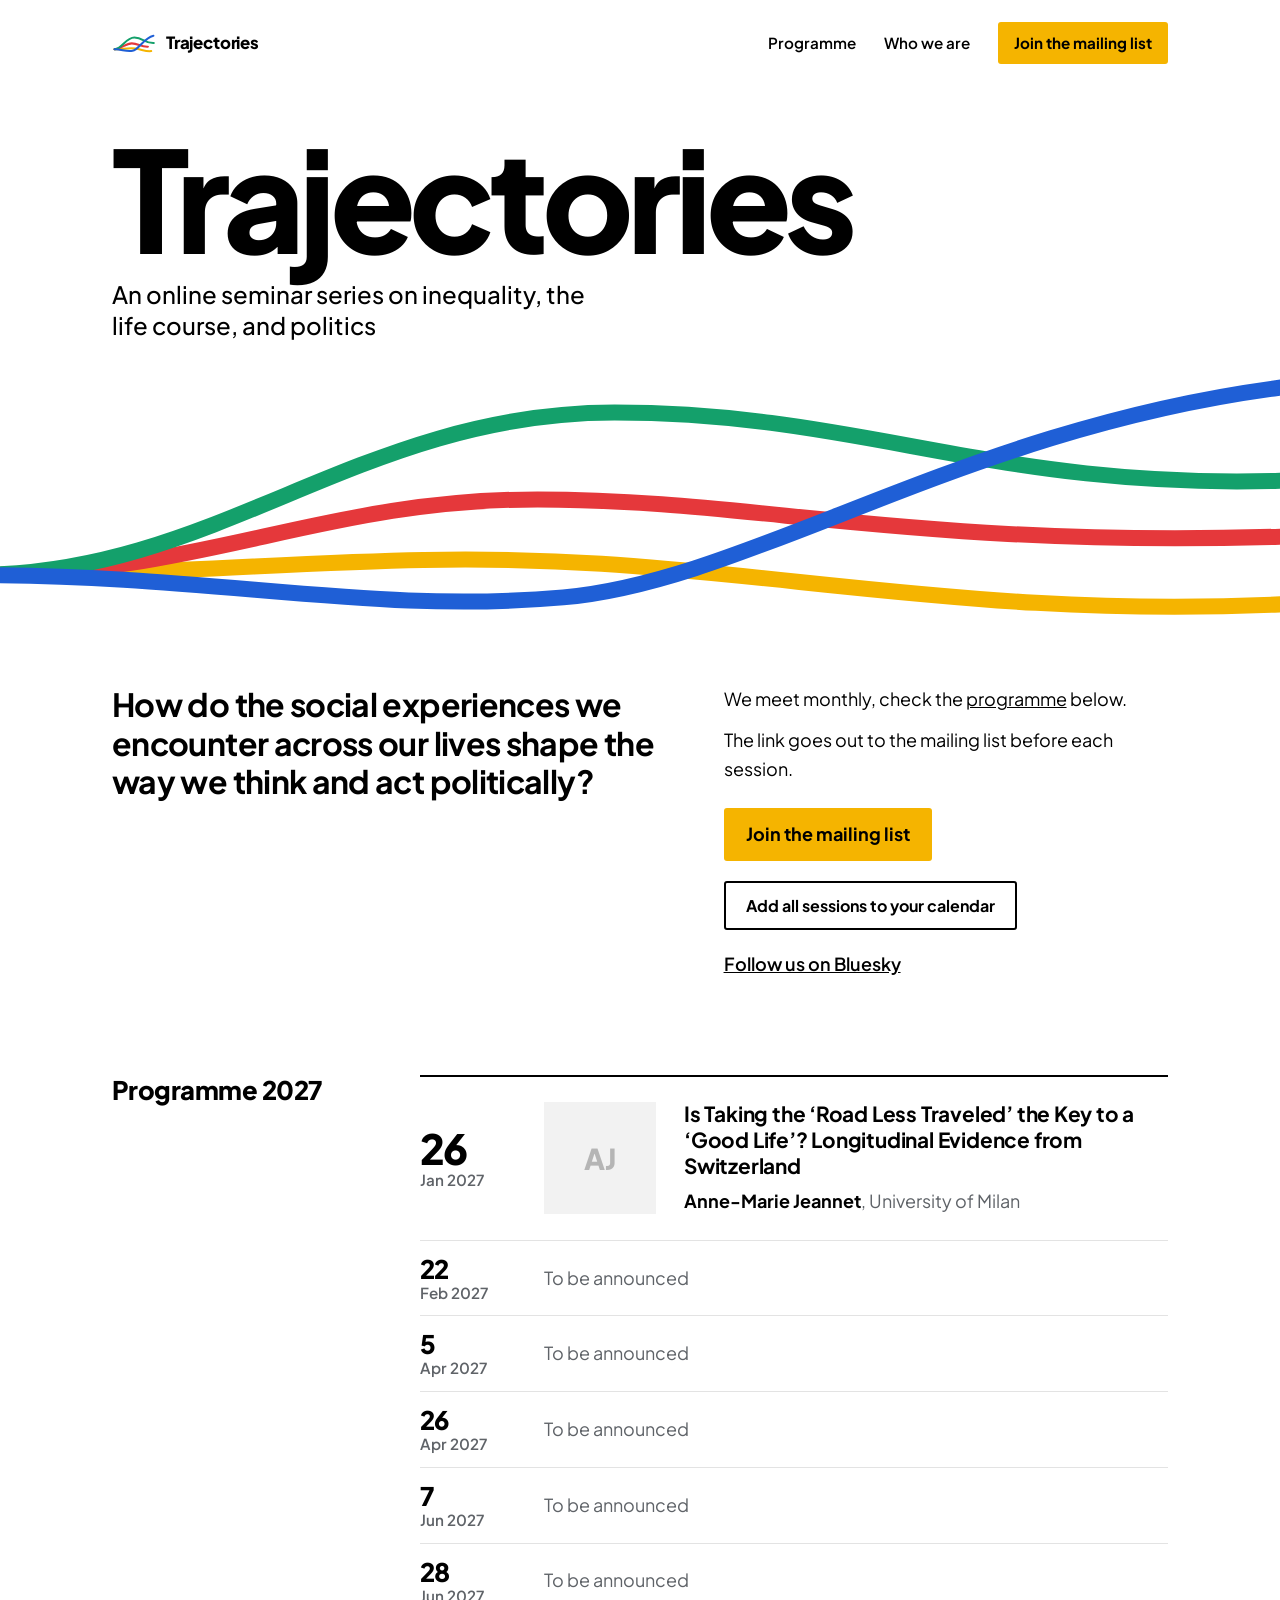
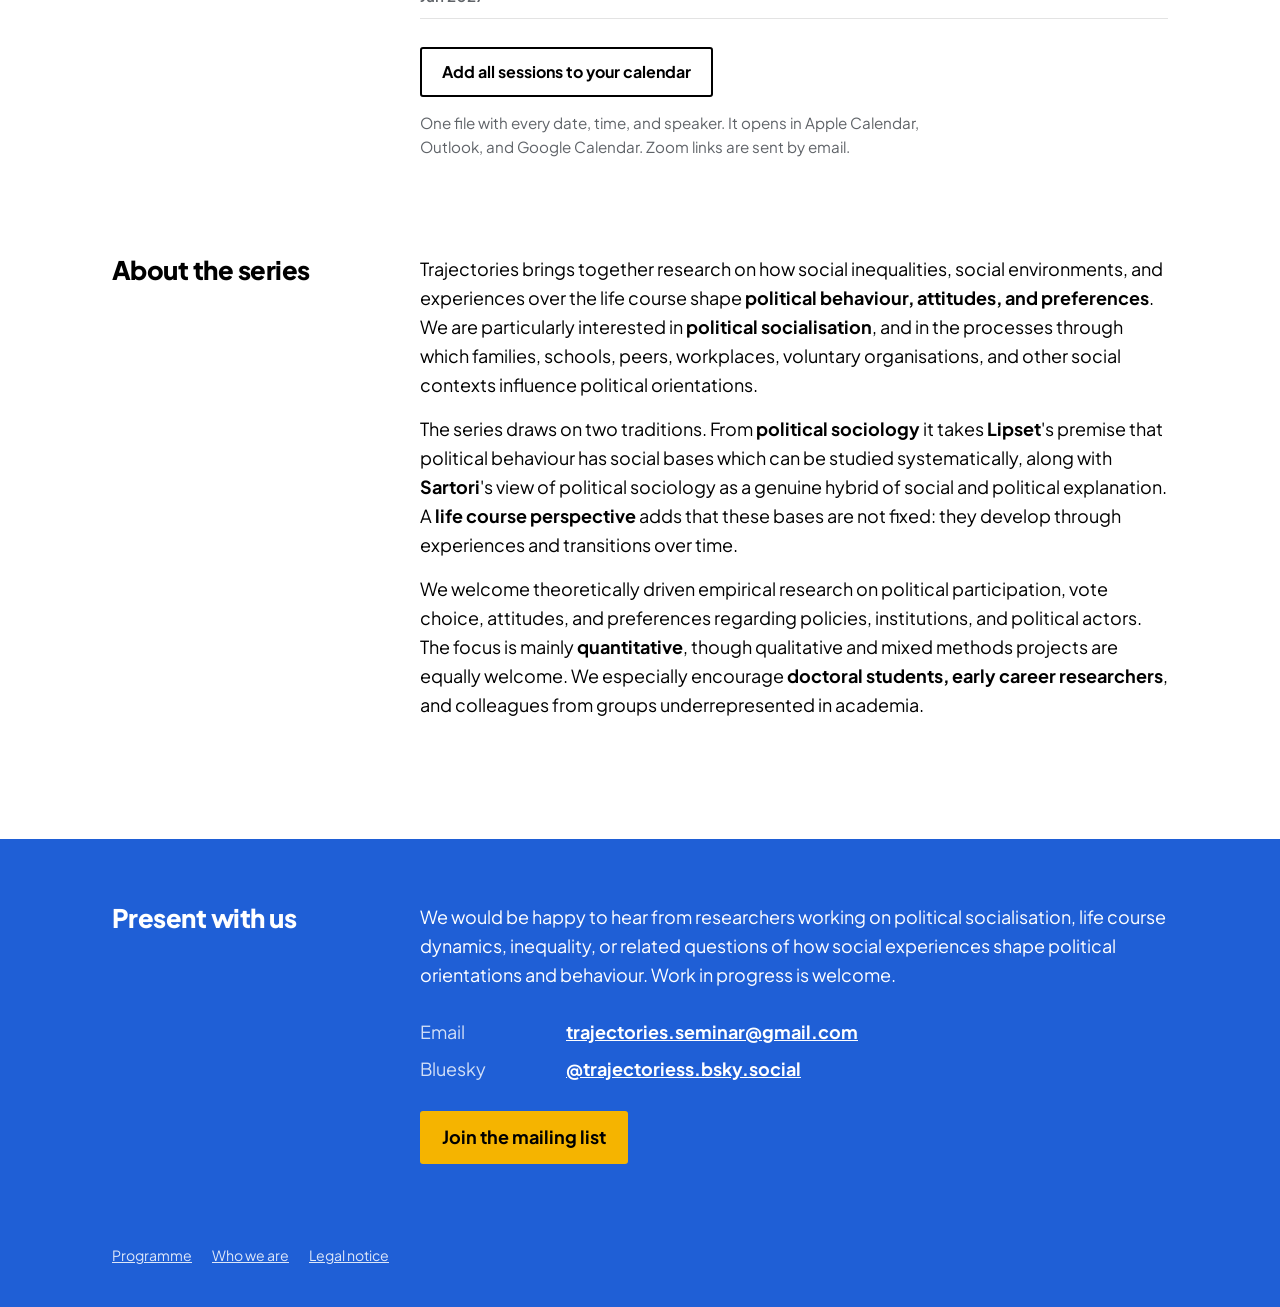
==== commit a42e5459: "Add files via upload" ====
--- a/index.html
+++ b/index.html
@@ -36,13 +36,14 @@
       <path class="l-blue" d="M-20 150 C170 150 290 178 440 166 S760 40 1020 14"/>
     </svg>
     <div class="wrap lede">
-      <p class="question">How do social experiences shape our political self?</p>
+      <p class="question">How do the social experiences we encounter across our lives shape the way we think and act politically?</p>
       <div class="practical">
         <!-- EDIT: practical details -->
         <p>We meet monthly, check the <a href="#programme">programme</a> below.</p>
         <p>The link goes out to the mailing list before each session.</p>
         <div class="actions">
           <a class="join" href="https://forms.gle/ykmVEqkMAmxYS43w5" target="_blank" rel="noopener">Join the mailing list</a>
+          <button type="button" class="cal" data-cal="all">Add all sessions to your calendar</button>
           <a href="https://bsky.app/profile/trajectoriess.bsky.social" target="_blank" rel="noopener">Follow us on Bluesky</a>
         </div>
       </div>
@@ -56,6 +57,10 @@
         <div>
           <!-- Sessions are listed in sessions.js: edit that file, not this one. -->
           <ul class="programme" id="sessions-upcoming"></ul>
+          <div class="calbox">
+            <button type="button" class="cal" data-cal="all">Add all sessions to your calendar</button>
+            <p>One file with every date, time, and speaker. It opens in Apple Calendar, Outlook, and Google Calendar. Zoom links are sent by email.</p>
+          </div>
           <noscript><p class="note">Please enable JavaScript to see the programme.</p></noscript>
         </div>
       </div>
--- a/style.css
+++ b/style.css
@@ -125,3 +125,12 @@
 @media (max-width:820px){footer .wrap{grid-template-columns:1fr;gap:20px}footer dl{grid-template-columns:1fr;gap:2px}footer dd{margin-bottom:10px}}
 
 .prose strong{font-weight:700}
+
+/* Calendar buttons */
+.cal{font:inherit;font-weight:700;font-size:1rem;cursor:pointer;background:#fff;color:var(--ink);border:2px solid var(--ink);padding:10px 20px;border-radius:3px}
+.cal:hover{background:var(--ink);color:#fff}
+.cal:focus-visible{outline:3px solid var(--c-blue);outline-offset:3px}
+.calbox{display:flex;flex-wrap:wrap;align-items:center;gap:14px 22px;margin-top:28px}
+.calbox p{color:var(--grey);font-size:.95rem;max-width:48ch}
+.calrow{display:flex;flex-wrap:wrap;align-items:center;gap:18px;margin-top:22px}
+.calrow .gcal{font-weight:600}
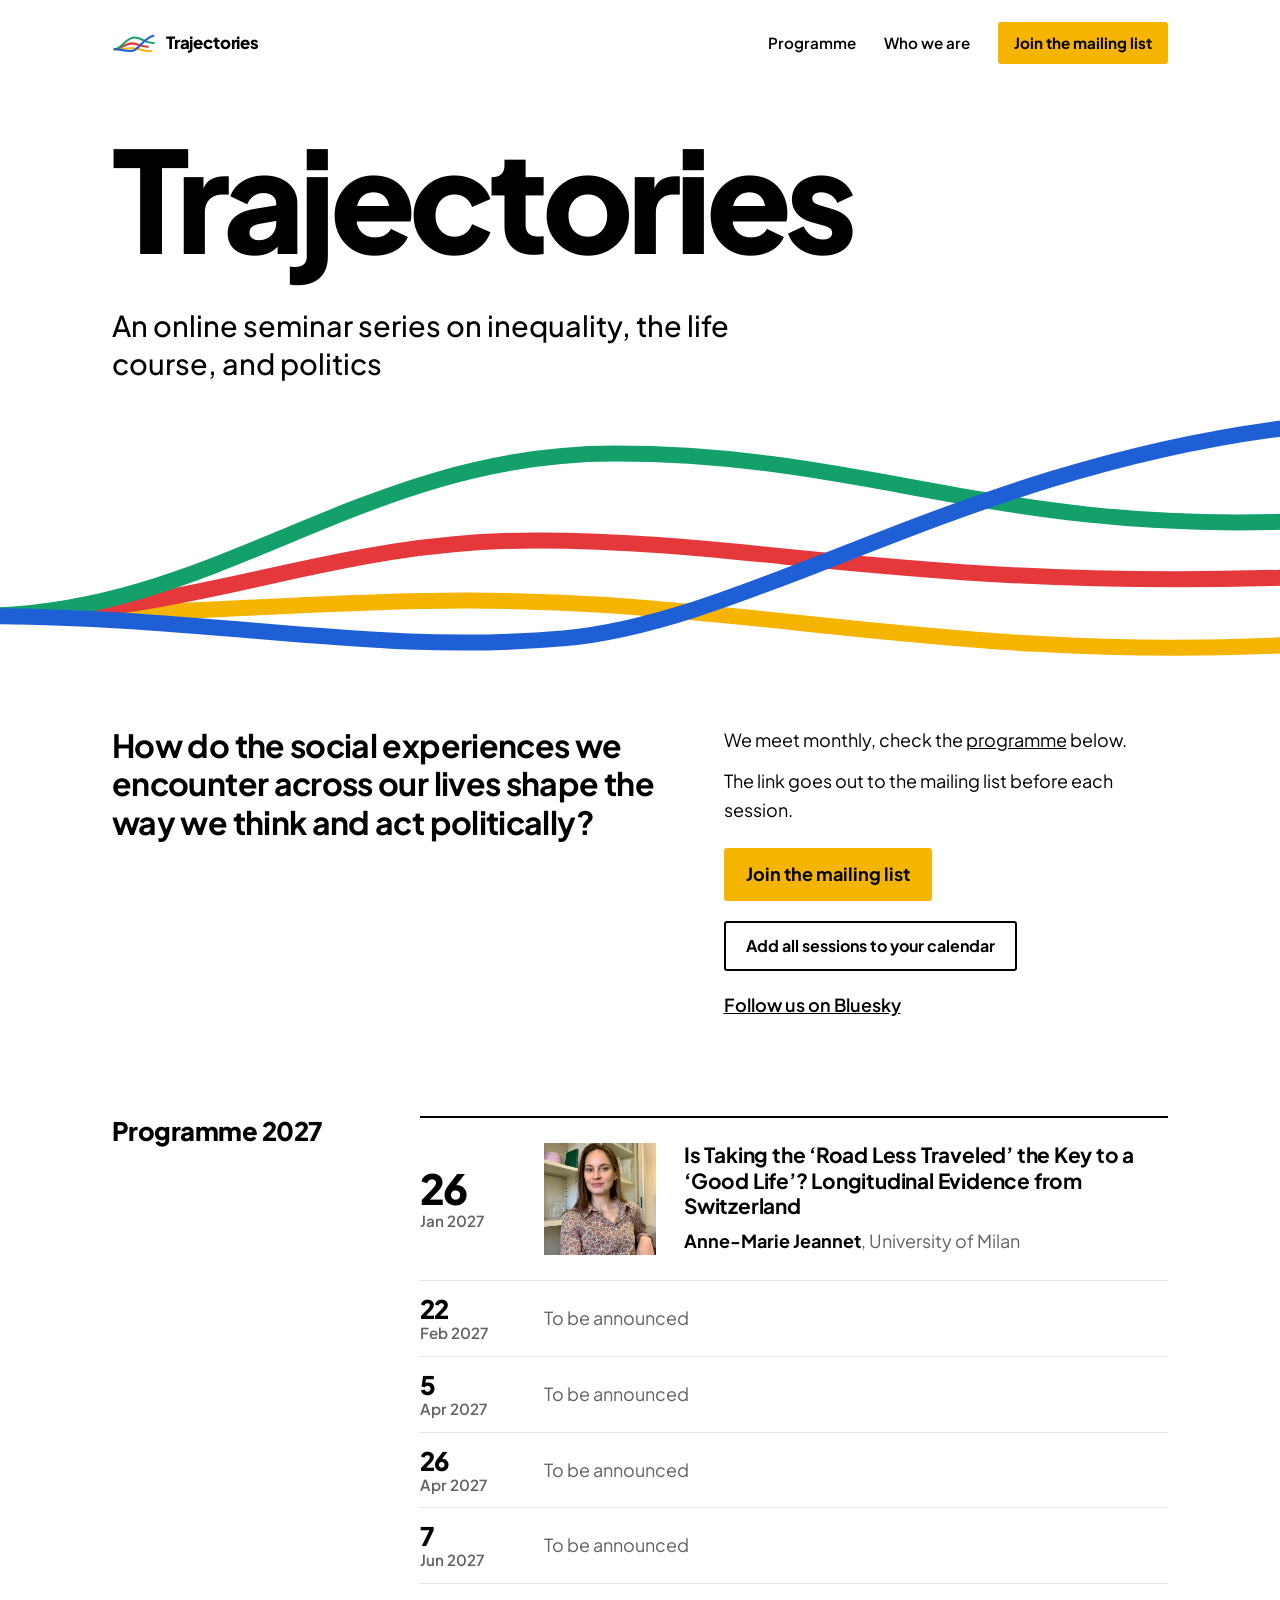
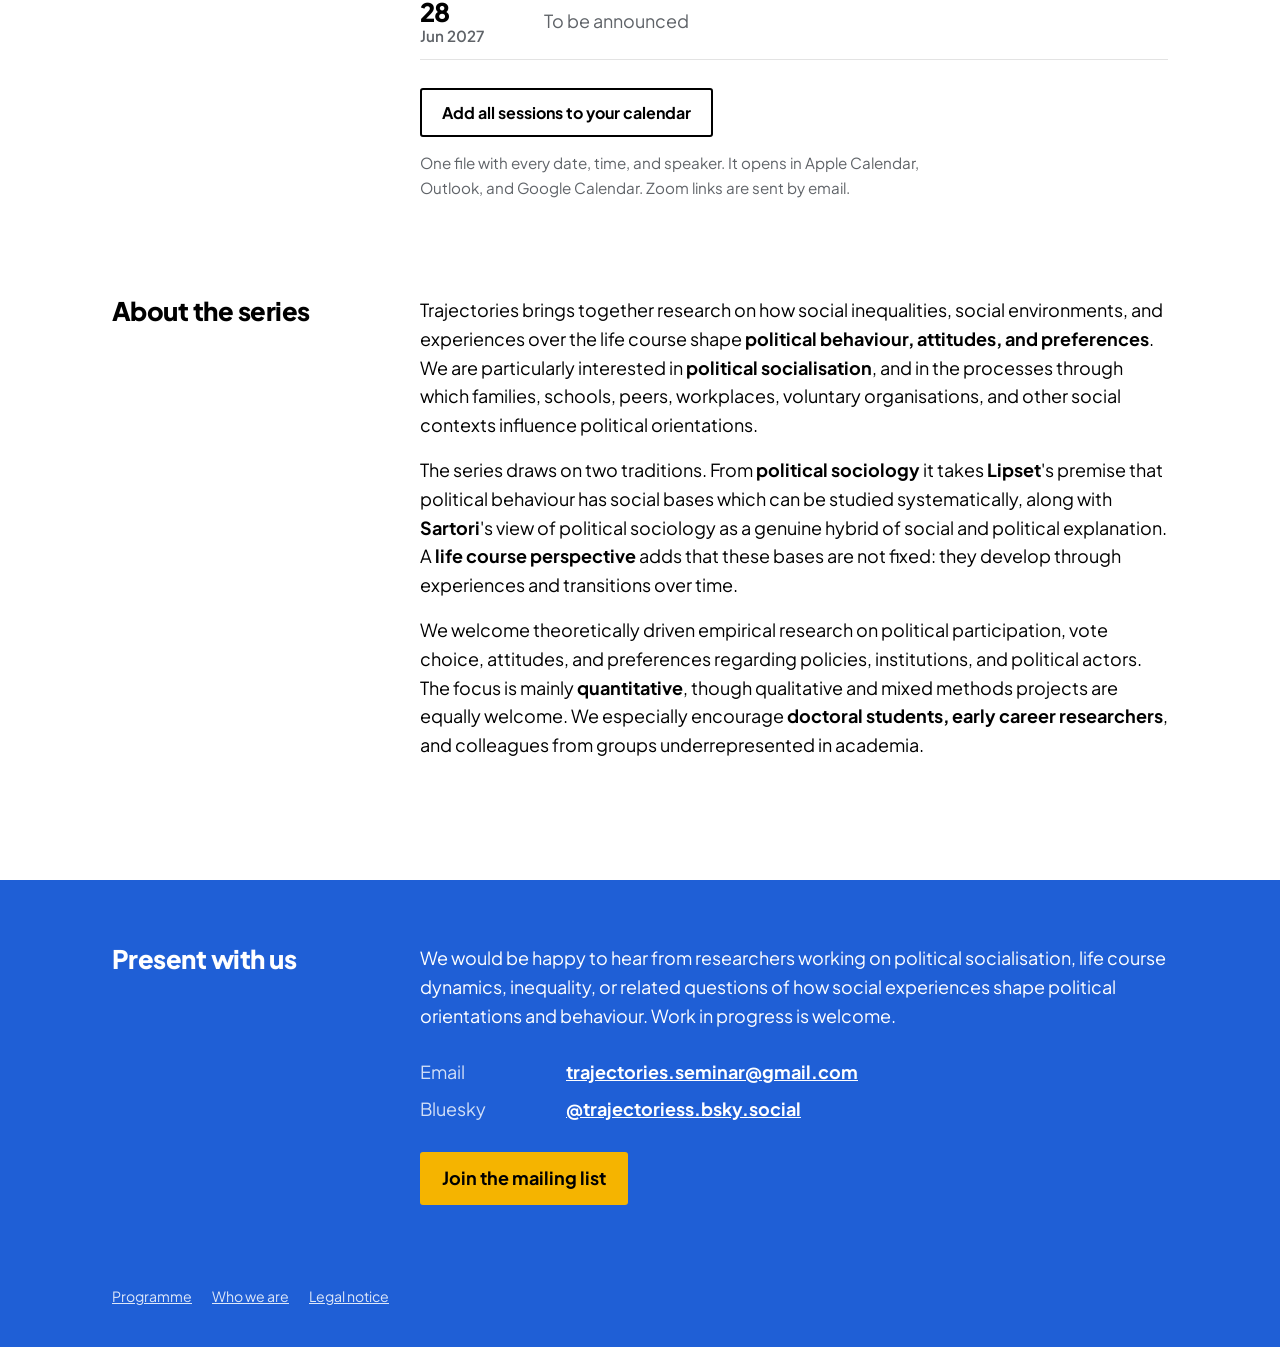
==== commit a3d3cbf2: "Add files via upload" ====
--- a/index.html
+++ b/index.html
@@ -9,7 +9,7 @@
   <link rel="preconnect" href="https://fonts.googleapis.com">
   <link rel="preconnect" href="https://fonts.gstatic.com" crossorigin>
   <link href="https://fonts.googleapis.com/css2?family=Plus+Jakarta+Sans:wght@400;500;600;700;800&display=swap" rel="stylesheet">
-  <link rel="stylesheet" href="style.css">
+  <link rel="stylesheet" href="style.css?v=20261120c">
 </head>
 <body>
   <div class="bar">
@@ -99,7 +99,7 @@
       <p class="legal"><a href="index.html">Programme</a><a href="about.html">Who we are</a><a href="legal.html">Legal notice</a></p>
     </div>
   </footer>
-  <script src="sessions.js"></script>
+  <script src="sessions.js?v=20261120c"></script>
   <script>renderSessionLists();</script>
 </body>
 </html>
--- a/style.css
+++ b/style.css
@@ -46,7 +46,7 @@
 /* Hero */
 .hero{padding-top:48px}
 .hero h1{font-size:clamp(3.6rem,11vw,9rem);font-weight:800;letter-spacing:-.045em;line-height:.9}
-.hero .sub{font-size:clamp(1.15rem,2.2vw,1.5rem);font-weight:500;margin-top:18px;max-width:30ch;line-height:1.3}
+.hero .sub{font-size:clamp(1.3rem,2.6vw,1.8rem);font-weight:500;margin-top:clamp(30px,3.6vw,48px);max-width:32ch;line-height:1.3}
 .lines{display:block;width:100%;height:clamp(140px,22vw,280px);margin-top:24px}
 .lines path{fill:none;stroke-width:16px;stroke-linecap:round;vector-effect:non-scaling-stroke}
 .l-gold{stroke:var(--c-gold)} .l-red{stroke:var(--c-red)} .l-blue{stroke:var(--c-blue)} .l-green{stroke:var(--c-green)}
@@ -74,7 +74,7 @@
 .day{font-size:2.6rem;font-weight:800;line-height:.9;letter-spacing:-.04em}
 .day small{display:block;font-size:.95rem;font-weight:600;letter-spacing:0;margin-top:6px;color:var(--grey)}
 .pic{position:relative;background:#F2F2F2;overflow:hidden;display:flex;align-items:center;justify-content:center;font-weight:800;color:#B5B5B5}
-.pic img{position:absolute;inset:0;width:100%;height:100%;object-fit:cover}
+.pic img{position:absolute;inset:0;width:100%;height:100%;object-fit:cover;object-position:50% 12%}
 .session .pic{width:112px;height:112px;font-size:1.8rem}
 .session h3{font-size:1.3rem;font-weight:700;line-height:1.25;letter-spacing:-.01em;max-width:42ch}
 .who{margin-top:8px}
